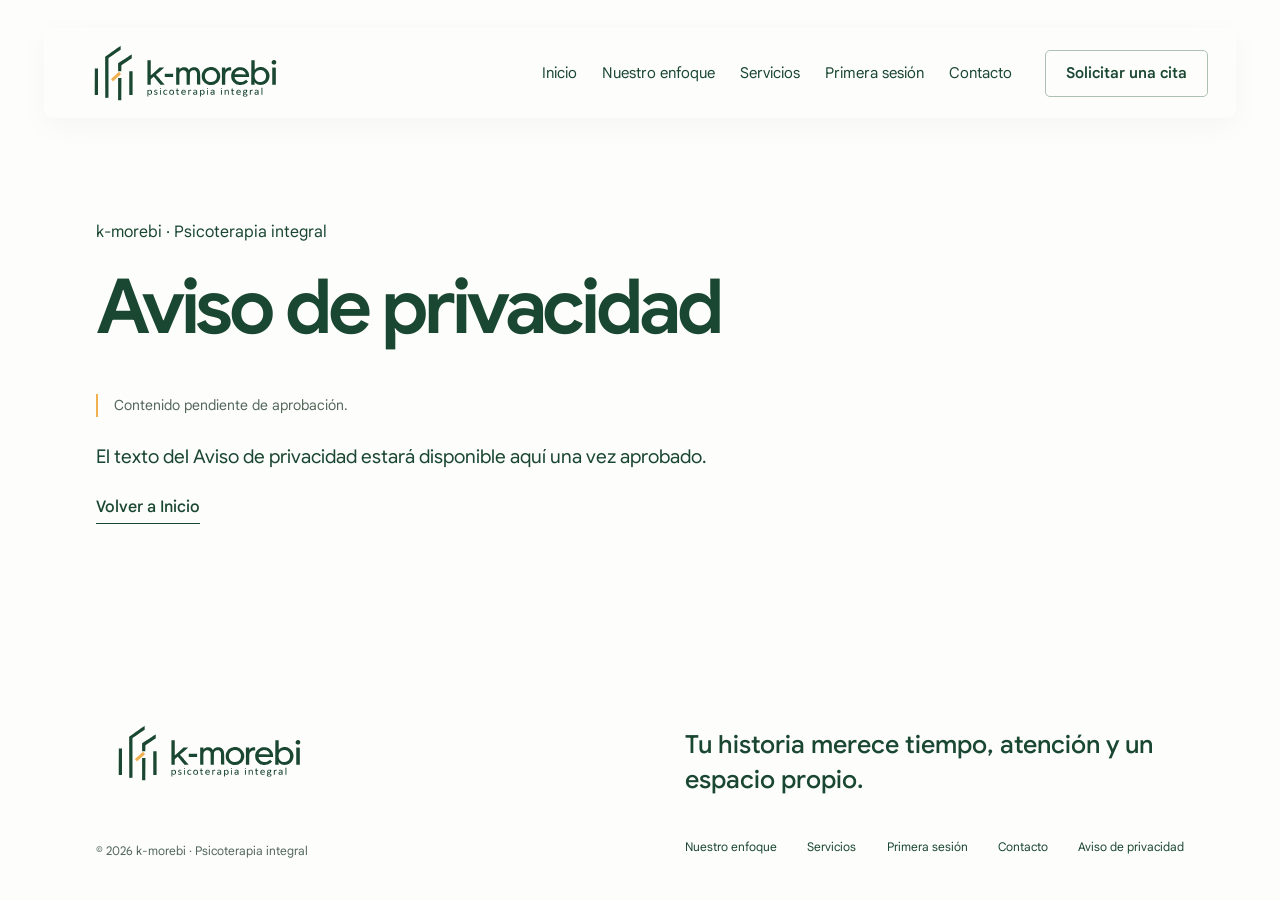
==== docs/aviso-de-privacidad.html @ 611f035b "Agregar copia HTML para GitHub Pages y exportador PHP" ====
<!doctype html>
<html lang="es">
<head>
    <meta charset="utf-8">
    <meta name="viewport" content="width=device-width, initial-scale=1">
    <meta name="theme-color" content="#FDFDFB">
    <title>Aviso de privacidad · k-morebi · Psicoterapia integral</title>
    <meta name="description" content="Información sobre el aviso de privacidad de k-morebi · Psicoterapia integral.">
    <meta name="robots" content="noindex, nofollow">
    <link rel="icon" href="assets/brand/k-morebi-horizontal-sobre-claro.svg" type="image/svg+xml">
    <link rel="preload" href="assets/fonts/GoogleSans-Variable.ttf" as="font" type="font/ttf" crossorigin>
    <link rel="stylesheet" href="assets/vendor/bootstrap/bootstrap.min.css">
    <link rel="stylesheet" href="assets/css/site.css">
</head>
<body class="editorial">
<a class="skip" href="#principal">Ir al contenido</a>
<header class="header d-flex align-items-center justify-content-between">
    <a class="brand" href="index.html" aria-label="k-morebi, inicio"><img src="assets/brand/k-morebi-horizontal-sobre-claro.svg" width="1625" height="554" alt="k-morebi · psicoterapia integral"></a>
    <button class="menu-toggle" aria-label="Abrir menú" aria-expanded="false" aria-controls="navigation" type="button" data-menu-toggle><span></span><span></span></button>
    <nav class="site-nav" id="navigation" aria-label="Navegación principal">
                    <a href="index.html">Inicio</a>
                    <a href="nuestro-enfoque.html">Nuestro enfoque</a>
                    <a href="servicios.html">Servicios</a>
                    <a href="primera-sesion.html">Primera sesión</a>
                    <a href="contacto.html">Contacto</a>
                <a class="button" href="#null">Solicitar una cita</a>
    </nav>
</header>
<main id="principal" class="legal-page wrap" tabindex="-1">
    <p class="eyebrow">k-morebi · Psicoterapia integral</p>
    <h1>Aviso de privacidad</h1>
    <div class="legal-copy">
        <p class="preview-note">Contenido pendiente de aprobación.</p>
        <p>El texto del Aviso de privacidad estará disponible aquí una vez aprobado.</p>
        <a class="link mt-4" href="index.html">Volver a Inicio</a>
    </div>
</main>
<footer class="footer" id="pie">
    <a class="brand" href="index.html" aria-label="k-morebi, inicio"><img src="assets/brand/k-morebi-horizontal-sobre-claro.svg" width="1625" height="554" alt="k-morebi · psicoterapia integral"></a>
    <p class="footer-message">Tu historia merece tiempo, atención y un espacio propio.</p>
    <nav class="footer-links" aria-label="Navegación al pie">
                    <a href="nuestro-enfoque.html">Nuestro enfoque</a>
                    <a href="servicios.html">Servicios</a>
                    <a href="primera-sesion.html">Primera sesión</a>
                    <a href="contacto.html">Contacto</a>
                    <a href="aviso-de-privacidad.html" aria-current="page">Aviso de privacidad</a>
            </nav>
    <p class="copyright">© 2026 k-morebi · Psicoterapia integral</p>
</footer>
<script src="assets/vendor/bootstrap/bootstrap.min.js" defer></script>
<script src="assets/js/site.js" defer></script>
</body>
</html>
---- docs/assets/css/site.css ----
@font-face {
  font-family: "Google Sans";
  src: url("../fonts/GoogleSans-Variable.ttf") format("truetype");
  font-style: normal;
  font-weight: 400 700;
  font-display: swap;
}
:root {
  --paper: #fdfdfb;
  --green: #1a4731;
  --amber: #f0b050;
  --muted: #526759;
  --wash: #f0f3eb;
  --edge: 96px;
}
* {
  box-sizing: border-box;
}
html {
  scroll-behavior: smooth;
  scroll-padding-top: 36px;
}
body {
  margin: 0;
  background: var(--paper);
  color: var(--green);
  font-family: "Google Sans", sans-serif;
  font-weight: 400;
  font-synthesis: none;
  -webkit-font-smoothing: antialiased;
  font-size: 19px;
  line-height: 1.65;
}
p,
h1,
h2,
h3,
figure {
  margin: 0;
}
h1,
h2,
h3 {
  text-wrap: balance;
}
h1 {
  font-size: 76px;
  line-height: 1.06;
  letter-spacing: -0.055em;
  font-weight: 650;
  max-width: 790px;
}
h2 {
  font-size: 55px;
  line-height: 1.1;
  letter-spacing: -0.045em;
  font-weight: 600;
}
h3 {
  font-size: 27px;
  line-height: 1.22;
  letter-spacing: -0.025em;
  font-weight: 550;
}
p + p {
  margin-top: 22px;
}
a {
  color: inherit;
  text-decoration: none;
}
button {
  font: inherit;
  color: inherit;
}
a:focus-visible,
button:focus-visible,
summary:focus-visible {
  outline: 3px solid var(--green);
  outline-offset: 6px;
}
.wrap {
  margin-inline: var(--edge);
}
.button {
  display: inline-flex;
  justify-content: center;
  align-items: center;
  min-height: 55px;
  border: 0;
  border-radius: 7px;
  background: var(--amber);
  color: var(--green);
  font-size: 16px;
  font-weight: 600;
  line-height: 1.4;
  padding: 16px 26px;
  cursor: pointer;
}
.link {
  display: inline-block;
  font-size: 16px;
  font-weight: 500;
  border-bottom: 1px solid currentColor;
  padding-bottom: 4px;
  line-height: 1.45;
}
.actions {
  display: flex;
  align-items: center;
  gap: 29px;
  margin-top: 29px;
}
.photo {
  display: block;
  width: 100%;
  height: 100%;
  object-fit: cover;
}
.brand {
  width: 227px;
  height: 66px;
  display: block;
  position: relative;
  overflow: hidden;
  flex-shrink: 0;
}
.brand img {
  position: absolute;
  max-width: none;
  width: 318px;
  height: auto;
  left: -45px;
  top: -19px;
  mix-blend-mode: multiply;
}
.header {
  position: absolute;
  z-index: 8;
  top: 28px;
  left: 44px;
  right: 44px;
  background: var(--header-bg);
  border-radius: 9px;
  padding: 12px 28px;
  display: flex;
  justify-content: space-between;
  align-items: center;
  gap: 25px;
  box-shadow: 0 8px 30px var(--shadow-soft);
}
.site-nav {
  display: flex;
  align-items: center;
  gap: 25px;
  font-size: 15px;
  line-height: 1.4;
}
.site-nav a[aria-current="page"] {
  text-decoration: underline;
  text-decoration-color: var(--amber);
  text-underline-offset: 10px;
  text-decoration-thickness: 2px;
}
.site-nav .button {
  min-height: 46px;
  font-size: 15px;
  padding: 12px 20px;
  background: none;
  border: 1px solid var(--border);
  border-radius: 5px;
  margin-left: 8px;
}
.menu-toggle {
  display: none;
}
.hero {
  position: relative;
  min-height: 940px;
  padding: 200px var(--edge) 100px;
  isolation: isolate;
  overflow: hidden;
}
.hero-image {
  position: absolute;
  z-index: -2;
  inset: 0 0 0 auto;
  width: 59%;
  mask-image: linear-gradient(90deg, transparent, #000 39%);
}
.hero-image .photo {
  object-position: 68% center;
  opacity: 0.94;
}
.hero:after {
  content: "";
  position: absolute;
  z-index: -1;
  bottom: 0;
  left: 0;
  right: 0;
  height: 100px;
  background: linear-gradient(transparent, var(--paper));
}
.hero .eyebrow {
  font-size: 17px;
  line-height: 1.5;
  margin-bottom: 30px;
}
.hero p.intro {
  max-width: 535px;
  font-size: 19px;
  line-height: 1.7;
  margin-top: 32px;
}
.hero .hero-panel {
  max-width: 810px;
}
.home .hero h1 {
  max-width: 810px;
}
.inside .hero h1 {
  max-width: 770px;
  font-size: 74px;
}
.inside .hero {
  min-height: 900px;
}
.inside .hero-image {
  width: 54%;
}
.inside .hero-image .photo {
  object-position: 75% 52%;
}
.connection {
  display: grid;
  grid-template-columns: 520px 1fr;
  gap: 100px;
  padding-block: 110px;
  align-items: center;
}
.connection figure {
  height: 460px;
  overflow: hidden;
  border-radius: 3px 20px 20px 3px;
}
.connection figure .photo {
  object-position: 69% 46%;
}
.connection h2 {
  max-width: 540px;
}
.connection-copy {
  margin-top: 30px;
}
.connection-copy p {
  font-size: 19px;
  line-height: 1.65;
}
.accompaniment {
  position: relative;
  isolation: isolate;
  overflow: hidden;
  background: var(--green);
  color: var(--paper);
  padding-block: 104px 110px;
}
.accompaniment:before {
  content: "";
  z-index: -1;
  position: absolute;
  inset: 0 0 0 45%;
  background: url("../images/luz-entre-hojas-1280.webp") 70% center/cover;
  opacity: 0.08;
  mask-image: linear-gradient(90deg, transparent, #000);
}
.accompaniment-grid {
  display: grid;
  grid-template-columns: 540px 1fr;
  gap: 125px;
}
.accompaniment h2 {
  max-width: 530px;
}
.accompaniment p {
  font-size: 19px;
  line-height: 1.7;
  color: var(--light-copy);
}
.accompaniment .link {
  margin-top: 31px;
}
.themes {
  background: var(--themes-bg);
  padding: 110px var(--edge) 94px;
}
.themes h2 {
  max-width: 1090px;
  font-size: 54px;
}
.theme-cards {
  display: grid;
  grid-template-columns: repeat(12, minmax(0, 1fr));
  grid-template-rows: 255px 215px;
  gap: 22px;
  margin-top: 52px;
}
.theme-card {
  border-radius: 15px;
  padding: 30px;
  overflow: hidden;
}
.theme-card h3 {
  font-size: 26px;
  font-weight: 550;
}
.theme-card p {
  font-size: 18px;
  line-height: 1.65;
  margin-top: 18px;
}
.theme-card.feature {
  grid-column: 1/6;
  grid-row: 1/3;
  background: var(--paper);
  padding: 0;
  box-shadow: 0 15px 32px var(--shadow-card);
}
.theme-image {
  height: 252px;
}
.theme-image .photo {
  object-position: 71% 44%;
}
.theme-image--conversation {
  overflow: hidden;
}
.theme-image--conversation .photo {
  object-position: right 38%;
  transform: scale(1.45);
  transform-origin: right 38%;
}
.theme-body {
  padding: 28px 31px;
}
.theme-card.feature h3 {
  font-size: 30px;
}
.theme-card.change {
  grid-column: 6/9;
  grid-row: 1;
  background: var(--sage);
  padding: 30px 25px;
}
.theme-card.patterns {
  grid-column: 9/13;
  grid-row: 1;
  background: var(--stone);
}
.theme-card.personal {
  grid-column: 6/13;
  grid-row: 2;
  background: var(--green);
  color: var(--paper);
  padding: 32px 35px;
  position: relative;
  isolation: isolate;
}
.theme-card.personal:before {
  content: "";
  z-index: -1;
  position: absolute;
  inset: 0 0 0 45%;
  background: url("../images/luz-entre-hojas-1280.webp") right center/cover;
  opacity: 0.08;
  mask-image: linear-gradient(90deg, transparent, #000);
}
.theme-card.personal h3 {
  font-size: 29px;
  max-width: 580px;
}
.theme-card.personal p {
  color: var(--light-copy);
  max-width: 560px;
}
.anticipate {
  display: grid;
  grid-template-columns: 1fr 525px;
  gap: 100px;
  align-items: center;
  padding-block: 106px;
}
.anticipate h2 {
  max-width: 590px;
}
.anticipate p {
  margin-top: 30px;
  max-width: 565px;
}
.anticipate .link {
  margin-top: 32px;
}
.anticipate figure {
  height: 470px;
  border-radius: 18px 3px 3px 18px;
  overflow: hidden;
}
.anticipate .photo {
  object-position: center 58%;
}
.closing {
  position: relative;
  isolation: isolate;
  overflow: hidden;
  background: var(--closing-bg);
  padding: 91px var(--edge) 94px;
  display: grid;
  grid-template-columns: 800px 1fr;
  gap: 32px 85px;
}
.closing:before {
  content: "";
  position: absolute;
  z-index: -1;
  inset: 0;
  background: url("../images/pasaje-de-luz-1280.webp") 55% 55% / cover;
  opacity: 0.12;
}
.closing h2 {
  grid-column: 1/-1;
  font-size: 66px;
  max-width: 1030px;
}
.closing p {
  max-width: 550px;
  font-size: 19px;
}
.closing .button {
  justify-self: end;
  align-self: end;
  white-space: nowrap;
}
.footer {
  padding: 45px var(--edge) 30px;
  display: grid;
  grid-template-columns: 1fr 1fr;
  gap: 36px 90px;
}
.footer-message {
  grid-column: 2;
  grid-row: 1;
  font-size: 25px;
  font-weight: 500;
  line-height: 1.4;
  max-width: 510px;
  margin-top: 7px;
}
.footer-links {
  grid-column: 2;
  grid-row: 2;
  display: flex;
  gap: 20px;
  justify-content: space-between;
  font-size: 12px;
  line-height: 1.5;
}
.copyright {
  grid-column: 1;
  grid-row: 2;
  font-size: 12px;
  color: var(--muted);
  align-self: end;
}
.stage {
  display: grid;
  grid-template-columns: 190px 370px 1fr;
  gap: 40px;
  align-items: start;
  padding: 72px var(--edge);
}
.stage-no {
  font-size: 146px;
  line-height: 0.94;
  font-weight: 400;
  letter-spacing: -0.09em;
  font-variation-settings: "GRAD" -50;
  color: var(--number);
  font-variant-numeric: lining-nums;
}
.stage h2 {
  font-size: 43px;
  max-width: 375px;
}
.stage-copy p {
  font-size: 18px;
  line-height: 1.75;
  max-width: 540px;
}
.journey {
  padding-block: 40px;
}
.stage-during {
  background: var(--stage-bg);
}
.prepare {
  background: var(--green);
  color: var(--paper);
  padding-block: 96px;
}
.prepare-grid {
  display: grid;
  grid-template-columns: 490px 1fr;
  gap: 130px;
  align-items: center;
}
.prepare figure {
  height: 490px;
  border-radius: 3px 20px 20px 3px;
  overflow: hidden;
}
.prepare h2 {
  font-size: 56px;
  max-width: 550px;
}
.prepare p {
  margin-top: 28px;
  font-size: 19px;
  line-height: 1.7;
  color: var(--light-copy);
}
.prepare p + p {
  margin-top: 20px;
}
.continuity {
  padding-block: 26px 51px;
}
.continuity .stage {
  padding-top: 78px;
  padding-bottom: 66px;
}
.stage-copy .button {
  margin-top: 30px;
}
.faq {
  padding: 98px var(--edge) 103px;
  background: var(--faq-bg);
  display: grid;
  grid-template-columns: 380px 1fr;
  gap: 110px;
}
.faq h2 {
  font-size: 55px;
  max-width: 350px;
}
.faq-list {
  display: flex;
  flex-direction: column;
  gap: 13px;
}
.faq details {
  background: var(--paper);
  border-radius: 10px;
  padding: 24px 27px;
}
.faq summary {
  font-size: 20px;
  font-weight: 550;
  line-height: 1.4;
  cursor: pointer;
  list-style: none;
  padding-right: 33px;
  position: relative;
}
.faq summary::-webkit-details-marker {
  display: none;
}
.faq summary:after {
  content: "+";
  position: absolute;
  right: 0;
  top: -3px;
  font-size: 27px;
  font-weight: 400;
}
.faq details[open] summary:after {
  content: "−";
}
.faq details p {
  font-size: 17px;
  line-height: 1.75;
  color: var(--muted);
  margin-top: 18px;
}
.faq-list > .button {
  margin-top: 19px;
  align-self: flex-start;
}
.dialog {
  border: 0;
  border-radius: 12px;
  background: var(--paper);
  color: var(--green);
  padding: 38px;
  max-width: 560px;
  width: calc(100% - 40px);
}
.dialog::backdrop {
  background: var(--overlay);
}
.dialog h2 {
  font-size: 36px;
}
.dialog p {
  font-size: 17px;
  margin-top: 22px;
}
.dialog .button {
  margin-top: 28px;
}
.skip {
  position: absolute;
  left: 20px;
  top: -100px;
  z-index: 20;
  background: var(--paper);
  padding: 12px;
}
.skip:focus {
  top: 10px;
}
@media (min-width: 1600px) {
  body {
    max-width: 1600px;
    margin: auto;
    position: relative;
  }
}
@media (max-width: 1200px) and (min-width: 761px) {
  :root {
    --edge: 60px;
  }
  .header {
    left: 30px;
    right: 30px;
    padding-inline: 20px;
  }
  .header .brand {
    width: 190px;
  }
  .header .brand img {
    width: 273px;
    left: -39px;
    top: -13px;
  }
  .site-nav {
    gap: 18px;
    font-size: 13px;
  }
  .site-nav .button {
    display: none;
  }
  .hero h1,
  .inside .hero h1 {
    font-size: 68px;
    max-width: 700px;
  }
  .connection {
    grid-template-columns: 42% 1fr;
    gap: 65px;
  }
  .accompaniment-grid {
    grid-template-columns: 1fr 1fr;
    gap: 65px;
  }
  .anticipate {
    grid-template-columns: 1fr 44%;
    gap: 65px;
  }
  .themes h2 {
    font-size: 49px;
  }
  .stage {
    grid-template-columns: 125px 29% 1fr;
    gap: 27px;
  }
  .stage-no {
    font-size: 118px;
  }
  .stage h2 {
    font-size: 36px;
  }
  .prepare-grid {
    grid-template-columns: 42% 1fr;
    gap: 60px;
  }
  .faq {
    grid-template-columns: 30% 1fr;
    gap: 55px;
  }
  .faq h2 {
    font-size: 43px;
  }
  .closing {
    grid-template-columns: 1fr auto;
    gap: 30px;
  }
  .closing h2 {
    font-size: 58px;
  }
}
@media (max-width: 760px) {
  :root {
    --edge: 26px;
  }
  body {
    font-size: 17px;
    line-height: 1.65;
  }
  h1 {
    font-size: 44px;
    line-height: 1.07;
    letter-spacing: -0.05em;
  }
  h2 {
    font-size: 35px;
    line-height: 1.13;
  }
  h3 {
    font-size: 24px;
  }
  .header {
    top: 16px;
    left: 16px;
    right: 16px;
    padding: 5px 12px;
    gap: 12px;
    border-radius: 9px;
  }
  .brand {
    width: 190px;
    height: 57px;
  }
  .brand img {
    width: 269px;
    left: -38px;
    top: -16px;
  }
  .menu-toggle {
    display: block;
    width: 43px;
    height: 43px;
    padding: 10px;
    border: 0;
    background: none;
    cursor: pointer;
  }
  .menu-toggle span {
    display: block;
    height: 1.5px;
    background: var(--green);
    margin: 7px 0;
  }
  .site-nav {
    display: none;
    position: absolute;
    top: 76px;
    left: 0;
    right: 0;
    background: var(--paper);
    padding: 22px 24px;
    border-radius: 10px;
    box-shadow: 0 10px 30px var(--shadow-menu);
    font-size: 16px;
  }
  .site-nav.open {
    display: flex;
    flex-direction: column;
    align-items: stretch;
    gap: 18px;
  }
  .site-nav .button {
    margin: 6px 0 0;
    background: var(--amber);
    border: 0;
    font-size: 16px;
  }
  .site-nav a[aria-current="page"] {
    text-decoration: none;
  }
  .hero,
  .inside .hero {
    min-height: 0;
    padding: 0;
    display: flex;
    flex-direction: column;
  }
  .hero-image,
  .inside .hero-image {
    position: relative;
    inset: auto;
    width: 100%;
    height: 335px;
    mask-image: none;
    z-index: auto;
    order: 0;
  }
  .hero-image .photo {
    object-position: 69% 48%;
    opacity: 1;
  }
  .hero:after {
    display: none;
  }
  .hero .hero-panel {
    order: 1;
    max-width: none;
    background: var(--paper);
    border-radius: 24px 24px 0 0;
    margin-top: -33px;
    position: relative;
    padding: 31px 26px 0;
  }
  .hero .eyebrow {
    font-size: 13px;
    margin-bottom: 21px;
  }
  .home .hero h1 {
    font-size: 43px;
    max-width: 390px;
  }
  .inside .hero h1 {
    font-size: 43px;
    max-width: 390px;
  }
  .hero p.intro {
    font-size: 17px;
    line-height: 1.65;
    margin-top: 26px;
    max-width: 400px;
  }
  .actions {
    flex-direction: column;
    align-items: stretch;
    gap: 21px;
    margin-top: 29px;
  }
  .actions .link {
    align-self: flex-start;
  }
  .button {
    min-height: 55px;
    font-size: 16px;
  }
  .link {
    font-size: 15px;
  }
  .inside .hero-image .photo {
    object-position: 70% 55%;
  }
  .inside .hero .hero-panel {
    padding-top: 35px;
  }
  .connection {
    display: flex;
    flex-direction: column;
    gap: 32px;
    padding-block: 72px 66px;
    align-items: stretch;
  }
  .connection figure {
    height: 300px;
    width: calc(100% - 30px);
    order: 1;
    border-radius: 0 18px 18px 0;
    margin-left: -26px;
  }
  .connection-content {
    order: 0;
  }
  .connection h2 {
    font-size: 35px;
    max-width: 350px;
  }
  .connection-copy {
    margin-top: 26px;
  }
  .connection-copy p {
    font-size: 16px;
    line-height: 1.7;
  }
  .accompaniment {
    padding-block: 63px 66px;
    border-radius: 21px 21px 0 0;
  }
  .accompaniment:before {
    inset: 0;
    mask-image: none;
    opacity: 0.06;
  }
  .accompaniment-grid {
    display: block;
  }
  .accompaniment h2 {
    font-size: 35px;
    max-width: 370px;
  }
  .accompaniment-copy {
    margin-top: 28px;
  }
  .accompaniment p {
    font-size: 16px;
    line-height: 1.7;
  }
  .accompaniment .link {
    margin-top: 29px;
  }
  .themes {
    padding: 66px 20px 65px;
  }
  .themes h2 {
    font-size: 34px;
    max-width: 390px;
    margin-inline: 6px;
  }
  .theme-cards {
    grid-template-columns: repeat(2, minmax(0, 1fr));
    grid-template-rows: auto;
    gap: 14px;
    margin-top: 32px;
  }
  .theme-card {
    padding: 24px 21px;
    border-radius: 15px;
  }
  .theme-card h3 {
    font-size: 22px;
  }
  .theme-card p {
    font-size: 15px;
    line-height: 1.7;
    margin-top: 15px;
  }
  .theme-card.feature {
    grid-column: 1/-1;
    grid-row: auto;
  }
  .theme-image {
    height: 165px;
  }
  .theme-body {
    padding: 26px;
  }
  .theme-card.feature h3 {
    font-size: 25px;
  }
  .theme-card.feature p {
    font-size: 16px;
    margin-top: 17px;
  }
  .theme-card.change {
    grid-column: 1;
    grid-row: auto;
    padding: 24px 21px;
  }
  .theme-card.patterns {
    grid-column: 2;
    grid-row: auto;
    padding: 24px 21px;
  }
  .theme-card.personal {
    grid-column: 1/-1;
    grid-row: auto;
    padding: 28px 26px;
  }
  .theme-card.personal h3 {
    font-size: 25px;
  }
  .theme-card.personal p {
    font-size: 16px;
    max-width: 345px;
  }
  .anticipate {
    display: flex;
    flex-direction: column;
    gap: 32px;
    padding-block: 66px;
    align-items: stretch;
  }
  .anticipate h2 {
    font-size: 35px;
    max-width: 370px;
  }
  .anticipate p {
    font-size: 16px;
    line-height: 1.7;
    margin-top: 26px;
  }
  .anticipate .link {
    margin-top: 29px;
  }
  .anticipate figure {
    height: 280px;
    width: 100%;
    border-radius: 15px;
    overflow: hidden;
  }
  .closing {
    display: block;
    padding: 58px 26px 62px;
  }
  .closing h2 {
    font-size: 38px;
    max-width: 385px;
  }
  .closing p {
    margin-top: 26px;
    font-size: 16px;
    line-height: 1.7;
  }
  .closing .button {
    display: flex;
    margin-top: 30px;
    width: 100%;
  }
  .footer {
    padding: 32px 26px 28px;
    display: block;
  }
  .footer-message {
    font-size: 19px;
    font-weight: 500;
    line-height: 1.45;
    margin-top: 22px;
    max-width: 335px;
  }
  .footer-links {
    display: grid;
    grid-template-columns: 1fr 1fr;
    gap: 17px 24px;
    margin-top: 28px;
    font-size: 13px;
  }
  .copyright {
    font-size: 11px;
    margin-top: 33px;
  }
  .journey {
    padding-block: 47px 15px;
  }
  .stage {
    display: grid;
    grid-template-columns: 88px 1fr;
    gap: 16px;
    padding: 34px 26px 40px;
  }
  .stage-no {
    font-size: 90px;
    line-height: 0.96;
    grid-column: 1;
    grid-row: 1/3;
  }
  .stage h2 {
    font-size: 29px;
    grid-column: 2;
    grid-row: 1;
    max-width: none;
  }
  .stage-copy {
    grid-column: 2;
    grid-row: 2;
  }
  .stage-copy p {
    font-size: 15px;
    line-height: 1.75;
  }
  .stage-copy p + p {
    margin-top: 18px;
  }
  .stage-during {
    padding-top: 39px;
    padding-bottom: 41px;
  }
  .prepare {
    padding-block: 60px 62px;
  }
  .prepare-grid {
    display: flex;
    flex-direction: column;
    gap: 32px;
    align-items: stretch;
  }
  .prepare h2 {
    font-size: 35px;
    max-width: 370px;
  }
  .prepare p {
    font-size: 16px;
    line-height: 1.7;
    margin-top: 25px;
  }
  .prepare p + p {
    margin-top: 20px;
  }
  .prepare figure {
    height: 285px;
    border-radius: 0 18px 18px 0;
    width: calc(100% - 20px);
    margin-left: -26px;
  }
  .prepare .prepare-content {
    order: 0;
  }
  .prepare figure {
    order: 1;
  }
  .continuity {
    padding-block: 17px 29px;
  }
  .continuity .stage {
    padding-top: 43px;
    padding-bottom: 32px;
  }
  .stage-copy .button {
    font-size: 15px;
    padding: 15px 16px;
    margin-top: 27px;
    min-height: 53px;
    width: 100%;
  }
  .faq {
    padding: 59px 20px 62px;
    display: block;
  }
  .faq h2 {
    font-size: 35px;
    max-width: 350px;
    margin-inline: 6px;
  }
  .faq-list {
    margin-top: 30px;
    gap: 13px;
  }
  .faq details {
    padding: 23px 23px;
    border-radius: 12px;
  }
  .faq summary {
    font-size: 18px;
    font-weight: 550;
    line-height: 1.4;
    padding-right: 28px;
  }
  .faq summary:after {
    font-size: 25px;
    top: -2px;
  }
  .faq details p {
    font-size: 15px;
    line-height: 1.75;
    margin-top: 17px;
  }
  .faq-list > .button {
    align-self: stretch;
    margin-top: 17px;
  }
  .dialog {
    padding: 28px;
  }
  .dialog h2 {
    font-size: 30px;
  }
  .dialog p {
    font-size: 16px;
  }
}
@media (max-width: 369px) {
  :root {
    --edge: 22px;
  }
  .hero .hero-panel {
    padding-inline: 22px;
  }
  .home .hero h1,
  .inside .hero h1 {
    font-size: 39px;
  }
  .theme-card {
    padding: 22px 18px;
  }
  .theme-card.change,
  .theme-card.patterns {
    padding: 23px 18px;
  }
  .theme-card h3 {
    font-size: 20px;
  }
  .theme-card p {
    font-size: 14px;
  }
  .stage {
    padding-inline: 22px;
    grid-template-columns: 74px 1fr;
    gap: 13px;
  }
  .stage-no {
    font-size: 78px;
  }
  .stage h2 {
    font-size: 26px;
  }
  .header .brand {
    width: 175px;
  }
  .site-nav {
    font-size: 15px;
  }
}
@media (min-width: 1201px) {
  .home .hero h1 {
    font-size: 68px;
    max-width: 760px;
  }
  .home .hero h1 span {
    display: block;
    white-space: nowrap;
  }
  .home .hero-image {
    mask-image: linear-gradient(90deg, transparent, #000 55%);
  }
}
@media (prefers-reduced-motion: reduce) {
  html {
    scroll-behavior: auto;
  }
}

/* Shared tokens and extensions to the approved Propuesta 02. */
:root {
  --themes-bg: #f5f7f1;
  --sage: #e6eddf;
  --stone: #edede3;
  --light-copy: #e4ece2;
  --closing-bg: #ecf1e6;
  --stage-bg: #f4f6f0;
  --faq-bg: #f3f6ef;
  --number: #7a9679;
  --border: #aec0b1;
  --header-bg: #fdfdfbf5;
  --shadow-soft: #1a473109;
  --shadow-card: #1a473107;
  --shadow-menu: #1a473121;
  --overlay: #1a473166;
  --charcoal: #202522;
  --font-ui: "Google Sans", sans-serif;
  --radius: 15px;
  --ease-serene: cubic-bezier(0.22, 1, 0.36, 1);
  --bs-body-font-family: var(--font-ui);
  --bs-body-color: var(--green);
  --bs-body-bg: var(--paper);
  --bs-border-color: var(--border);
  --bs-primary: var(--green);
}
body {
  font-family: var(--font-ui);
}
.brand {
  overflow: visible;
}
.brand img,
.header .brand img {
  position: static;
  display: block;
  width: 100%;
  height: 100%;
  object-fit: contain;
  mix-blend-mode: normal;
}
.site-nav a:not(.button),
.footer-links a {
  transition: color 0.25s ease;
}
.site-nav a:not(.button):hover,
.footer-links a:hover {
  text-decoration: underline;
  text-underline-offset: 5px;
}
.button {
  transition:
    transform 0.35s var(--ease-serene),
    box-shadow 0.35s ease,
    background-color 0.25s ease;
}
.button:hover {
  color: var(--green);
  transform: translateY(-2px);
  box-shadow: 0 7px 16px var(--shadow-menu);
}
.button[aria-disabled="true"] {
  cursor: default;
}
.button[aria-disabled="true"]:hover {
  transform: none;
  box-shadow: none;
}
.link {
  transition: padding 0.3s var(--ease-serene);
}
.link:hover {
  padding-inline: 4px;
}
:focus-visible {
  outline: 3px solid var(--green);
  outline-offset: 5px;
}
.green-section :focus-visible,
.accompaniment :focus-visible,
.prepare :focus-visible {
  outline-color: var(--amber);
}
.button:focus-visible {
  outline-color: var(--green);
}
.inline-link {
  text-decoration: underline;
  text-underline-offset: 3px;
}
.eyebrow {
  font-size: 16px;
  line-height: 1.5;
  margin-bottom: 24px;
}
.editorial .hero {
  min-height: 820px;
}
.editorial .hero h1 {
  font-size: 72px;
  max-width: 790px;
}
.editorial .hero .intro {
  max-width: 535px;
  margin-top: 32px;
}
.editorial .hero-image {
  width: 56%;
  mask-image: linear-gradient(90deg, transparent, #000 60%);
}
.editorial-section {
  padding-block: 110px;
}
.editorial-photo {
  height: 540px;
  border-radius: 3px 20px 20px 3px;
  overflow: hidden;
}
.reading p {
  max-width: 680px;
}
.reading h2 + p {
  margin-top: 30px;
}
.reading h3 + p {
  margin-top: 22px;
}
.green-section {
  padding-block: 100px;
  background: var(--green);
  color: var(--paper);
  position: relative;
  isolation: isolate;
  overflow: hidden;
}
.green-section p {
  color: var(--light-copy);
}
.green-section:before {
  content: "";
  position: absolute;
  inset: 0;
  z-index: -1;
  background: url("../images/luz-entre-hojas-1280.webp") right center/cover;
  opacity: 0.06;
}
.wrap.row {
  margin-inline: var(--edge);
  --bs-gutter-x: 0;
  column-gap: 6%;
}
.wrap.row > .col-md-5 {
  width: 36%;
}
.wrap.row > .col-md-7 {
  width: 58%;
}
.wrap.row > .col-lg-5 {
  width: 36%;
}
.wrap.row > .col-lg-7 {
  width: 58%;
}
.name-story,
.practical-section {
  padding-block: 100px;
  background: var(--wash);
}
.name-story .eyebrow {
  margin-bottom: 25px;
}
.service-card {
  background: var(--wash);
  border-radius: var(--radius);
  padding: 42px;
}
.consultation-themes .col-md-6:nth-child(2) .service-card {
  background: var(--stone);
}
.consultation-themes .col-md-6:nth-child(3) .service-card {
  background: var(--sage);
}
.service-card h2 {
  font-size: 39px;
  margin-block: 22px 26px;
}
.service-card p {
  font-size: 18px;
  line-height: 1.75;
}
.small-number {
  font-size: 54px;
  line-height: 1;
  letter-spacing: -0.06em;
  color: var(--green);
}
.practice-details {
  margin: 0 0 32px;
}
.practice-details > div {
  display: grid;
  grid-template-columns: 1fr 1fr;
  gap: 28px;
  border-bottom: 1px solid var(--border);
  padding-block: 19px;
}
.practice-details > div:first-child {
  padding-top: 0;
}
.practice-details dt {
  font-weight: 500;
}
.practice-details dd {
  margin: 0;
}
.contact-channel {
  padding-block: 30px;
  border-bottom: 1px solid var(--border);
}
.contact-channel h3 {
  margin-bottom: 16px;
}
.contact-note {
  font-size: 15px;
  color: var(--muted);
  margin-top: 26px;
  max-width: 370px;
}
.contact-form-panel {
  background: var(--wash);
  padding: 40px;
  border-radius: var(--radius);
}
.contact-form-panel h2 {
  font-size: 39px;
}
.form-intro {
  font-size: 17px;
  margin-top: 25px;
}
.preview-note {
  font-size: 14px;
  color: var(--muted);
  border-left: 2px solid var(--amber);
  padding-left: 16px;
  margin-block: 24px;
}
.form-label {
  font-size: 16px;
  font-weight: 500;
}
.form-control,
.form-select {
  --bs-border-radius: 7px;
  --bs-body-bg: var(--paper);
  min-height: 54px;
  border-color: var(--border);
  color: var(--green);
  font-size: 16px;
  padding: 13px 15px;
}
.form-control:focus,
.form-select:focus {
  border-color: var(--green);
  box-shadow: none;
  outline: 2px solid var(--green);
  outline-offset: 3px;
}
.form-control::placeholder {
  color: var(--muted);
  opacity: 1;
}
.form-text {
  font-size: 14px;
  line-height: 1.6;
  color: var(--muted);
  margin-top: 9px;
}
.next-steps {
  margin-bottom: 0;
}
.next-steps p {
  margin-top: 25px;
  max-width: 330px;
}
.legal-page {
  padding-block: 220px 150px;
  min-height: 75vh;
}
.legal-page h1 {
  font-size: 76px;
}
.legal-copy {
  max-width: 700px;
  margin-top: 45px;
}
.footer-links a {
  padding-block: 5px;
}
[data-reveal] {
  transition:
    opacity 0.85s var(--ease-serene),
    transform 0.85s var(--ease-serene);
}
.reveal-pending {
  opacity: 0.65;
  transform: translateY(16px);
}
@keyframes arrive {
  from {
    opacity: 0.3;
    transform: translateY(150px);
  }
  to {
    opacity: 1;
    transform: translateY(0);
  }
}
@keyframes photograph {
  from {
    opacity: 0.2;
    clip-path: inset(0 0 13% 0);
  }
  to {
    opacity: 1;
    clip-path: inset(0);
  }
}
@media (prefers-reduced-motion: no-preference) {
  .hero .eyebrow {
    animation: arrive 0.75s var(--ease-serene) both;
  }
  .hero h1 {
    animation: arrive 1s 0.08s var(--ease-serene) both;
  }
  .hero .intro {
    animation: arrive 1s 0.16s var(--ease-serene) both;
  }
  .hero .actions {
    animation: arrive 1s 0.24s var(--ease-serene) both;
  }
  .hero-image {
    animation: photograph 1.3s var(--ease-serene) both;
  }
}
@media (min-width: 761px) and (max-width: 1200px) {
  .editorial .hero h1 {
    font-size: 64px;
  }
  .editorial .hero {
    min-height: 820px;
  }
  .editorial-photo {
    height: 460px;
  }
  .editorial-section {
    padding-block: 80px;
  }
  .footer {
    gap: 36px 40px;
  }
  .footer-links {
    gap: 15px;
    flex-wrap: wrap;
  }
}
@media (min-width: 761px) and (max-width: 900px) {
  .header {
    gap: 12px;
    padding-inline: 16px;
  }
  .header .brand {
    width: 160px;
  }
  .site-nav {
    gap: 12px;
    font-size: 12px;
  }
  .theme-cards {
    grid-template-rows: auto auto;
  }
  .theme-card.change,
  .theme-card.patterns {
    padding: 24px 18px;
  }
  .theme-card h3 {
    font-size: 23px;
  }
  .theme-card p {
    font-size: 16px;
  }
  .theme-card.feature {
    display: flex;
    flex-direction: column;
  }
  .theme-image {
    height: 250px;
  }
  .stage {
    grid-template-columns: 95px 28% 1fr;
    gap: 20px;
    padding-inline: 40px;
  }
  .stage-no {
    font-size: 92px;
  }
  .stage h2 {
    font-size: 30px;
  }
  .stage-copy p {
    font-size: 17px;
  }
  .faq {
    grid-template-columns: 28% 1fr;
    gap: 35px;
  }
  .faq h2 {
    font-size: 37px;
  }
}
@media (max-width: 991px) {
  .contact-form-panel {
    padding: 30px;
  }
}
@media (max-width: 760px) {
  .header .brand {
    width: 190px;
  }
  .site-nav a {
    min-height: 30px;
    display: flex;
    align-items: center;
  }
  .site-nav a[aria-current="page"] {
    text-decoration: underline;
    text-decoration-color: var(--amber);
    text-underline-offset: 7px;
  }
  body:not(.menu-ready) .menu-toggle {
    display: none;
  }
  body:not(.menu-ready) .header {
    position: relative;
    inset: auto;
    margin: 16px;
    display: block !important;
  }
  body:not(.menu-ready) .site-nav {
    display: flex;
    position: static;
    flex-direction: column;
    box-shadow: none;
    padding: 16px 0;
  }
  .editorial .hero {
    min-height: 0;
  }
  .editorial .hero h1 {
    font-size: 43px;
  }
  .editorial .hero .intro {
    font-size: 17px;
    line-height: 1.65;
    margin-top: 26px;
  }
  .editorial .hero-image {
    width: 100%;
    mask-image: none;
  }
  .editorial-section {
    padding-block: 65px;
  }
  .editorial-photo {
    height: 320px;
  }
  .wrap.row {
    column-gap: 0;
  }
  .wrap.row > .col-md-5,
  .wrap.row > .col-md-7,
  .wrap.row > .col-lg-5,
  .wrap.row > .col-lg-7 {
    width: 100%;
  }
  .green-section,
  .name-story,
  .practical-section {
    padding-block: 65px;
  }
  .service-card {
    padding: 29px;
  }
  .service-card h2 {
    font-size: 30px;
  }
  .service-card p {
    font-size: 16px;
  }
  .small-number {
    font-size: 44px;
  }
  .practice-details > div {
    grid-template-columns: 1fr;
    gap: 8px;
  }
  .contact-form-panel {
    padding: 26px 22px;
  }
  .contact-form-panel h2 {
    font-size: 30px;
  }
  .contact-note {
    max-width: none;
  }
  .form-intro {
    font-size: 16px;
  }
  .next-steps p {
    margin-top: 17px;
    max-width: none;
  }
  .next-steps li + li {
    margin-top: 36px;
  }
  .legal-page {
    padding-block: 150px 85px;
  }
  .legal-page h1 {
    font-size: 44px;
  }
  .legal-copy {
    margin-top: 32px;
  }
  .reveal-pending {
    opacity: 0.8;
    transform: translateY(8px);
  }
  .footer-links a {
    min-height: 30px;
    display: flex;
    align-items: center;
  }
}
@media (prefers-reduced-motion: reduce) {
  *,
  *::before,
  *::after {
    animation: none !important;
    transition: none !important;
    scroll-behavior: auto !important;
  }
  [data-reveal] {
    opacity: 1;
    transform: none;
  }
}

/* Long Spanish words must remain within the editorial columns. */
.editorial h1,
.editorial h2 {
  overflow-wrap: anywhere;
}
@media (min-width: 761px) and (max-width: 1100px) {
  .editorial h2 {
    font-size: 40px;
  }
  .service-card h2 {
    font-size: 34px;
  }
}
.editorial-section > .row {
  --bs-gutter-x: min(3rem, calc(var(--edge) * 2));
}
/* Intermediate widths keep type comfortable and the hero copy on a light field. */
@media (min-width: 761px) and (max-width: 900px) {
  .connection h2,
  .accompaniment h2,
  .anticipate h2 {
    font-size: 40px;
  }
  .connection-copy p,
  .accompaniment p,
  .anticipate p {
    font-size: 17px;
  }
}
@media (min-width: 761px) and (max-width: 900px) {
  .home .hero-image .photo,
  .inside .hero-image .photo,
  .editorial .hero-image .photo {
    opacity: 0.32;
  }
}

@media (min-width: 901px) and (max-width: 1200px) {
  .home .hero-image .photo,
  .inside .hero-image .photo,
  .editorial .hero-image .photo {
    opacity: 0.45;
  }
}
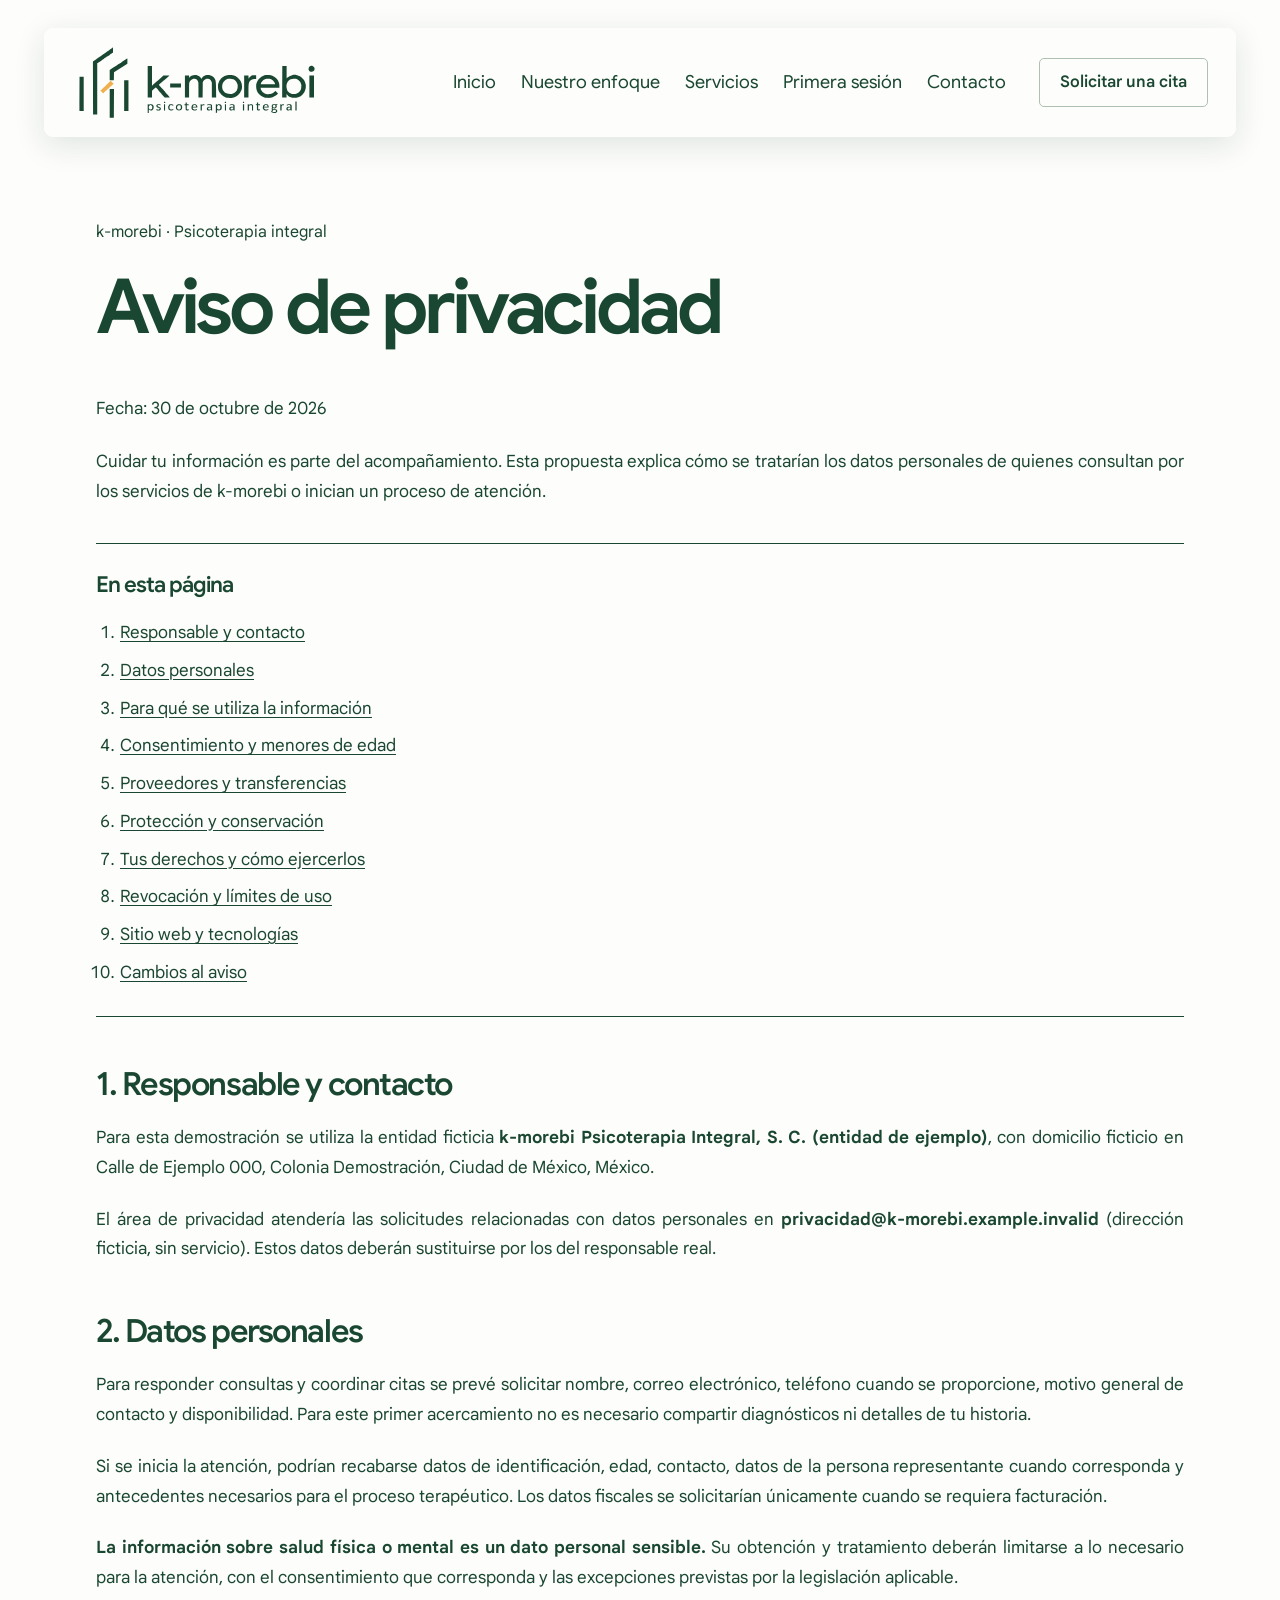
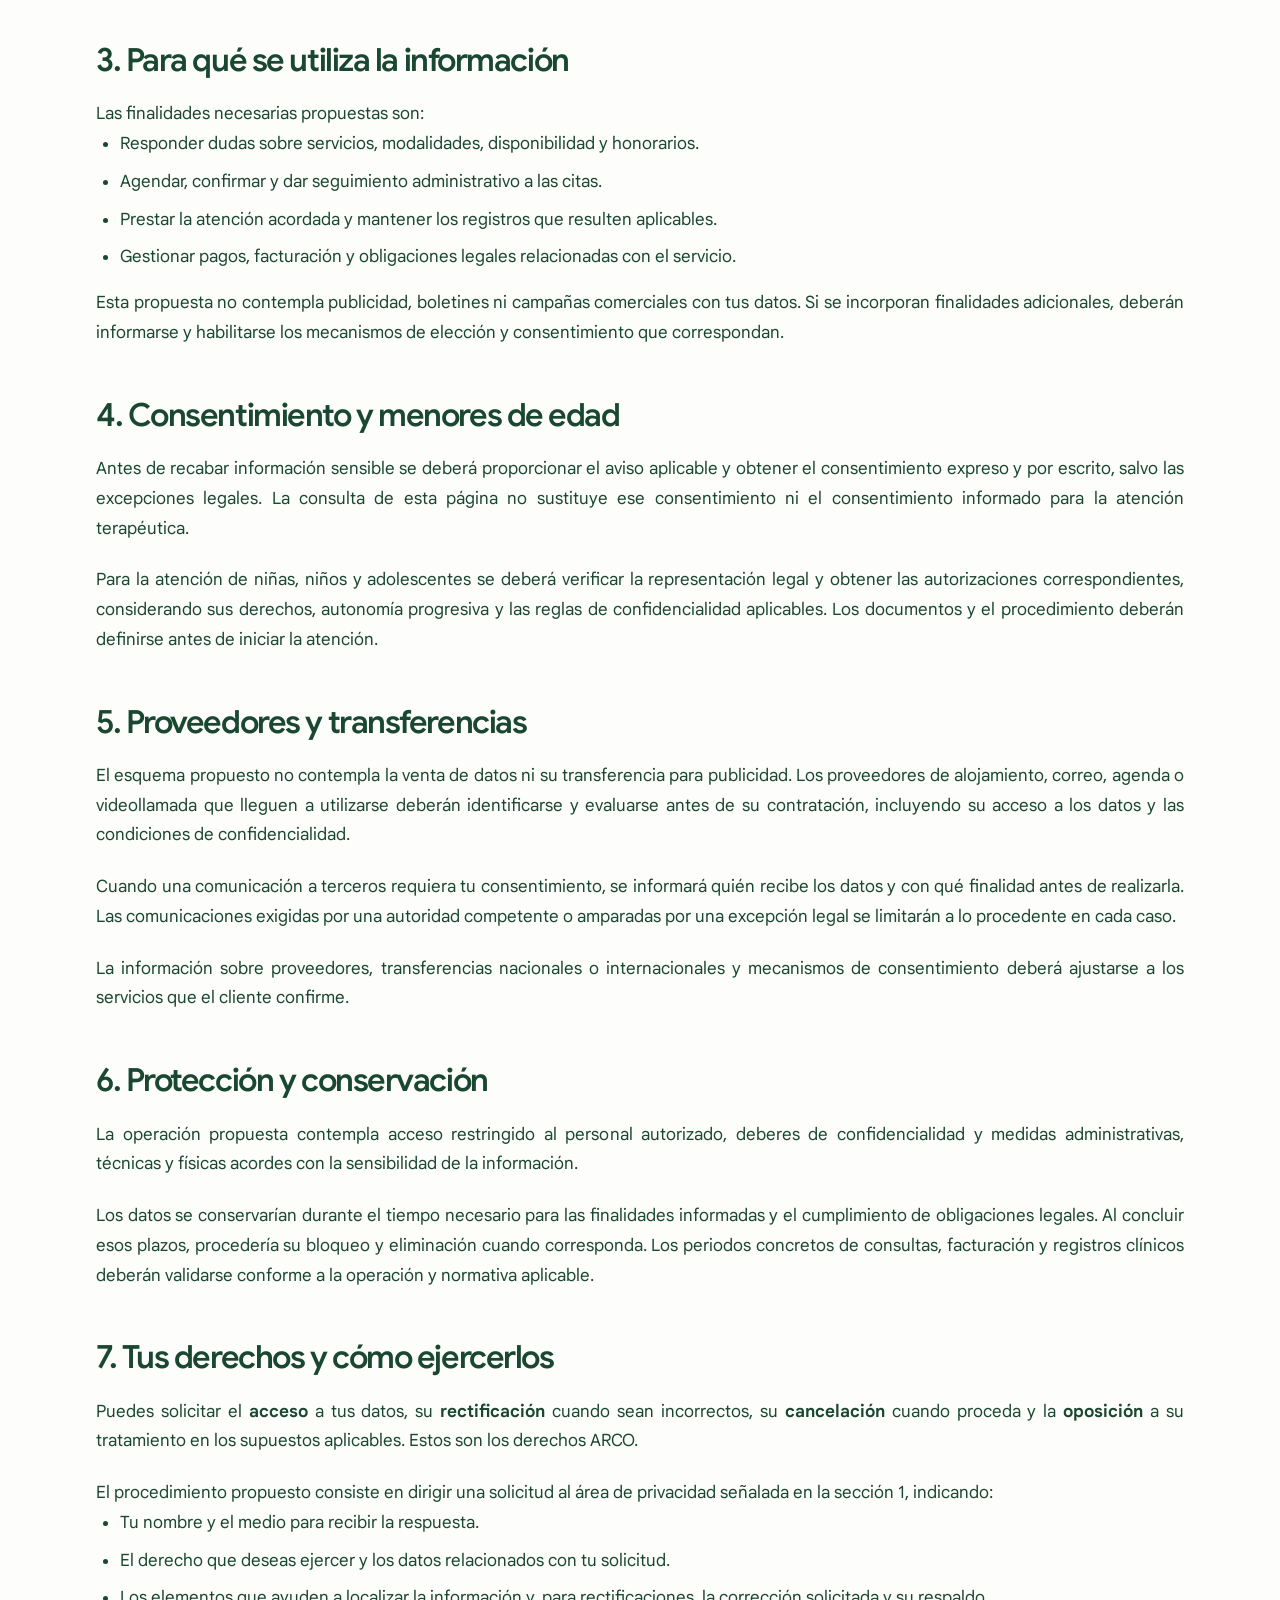
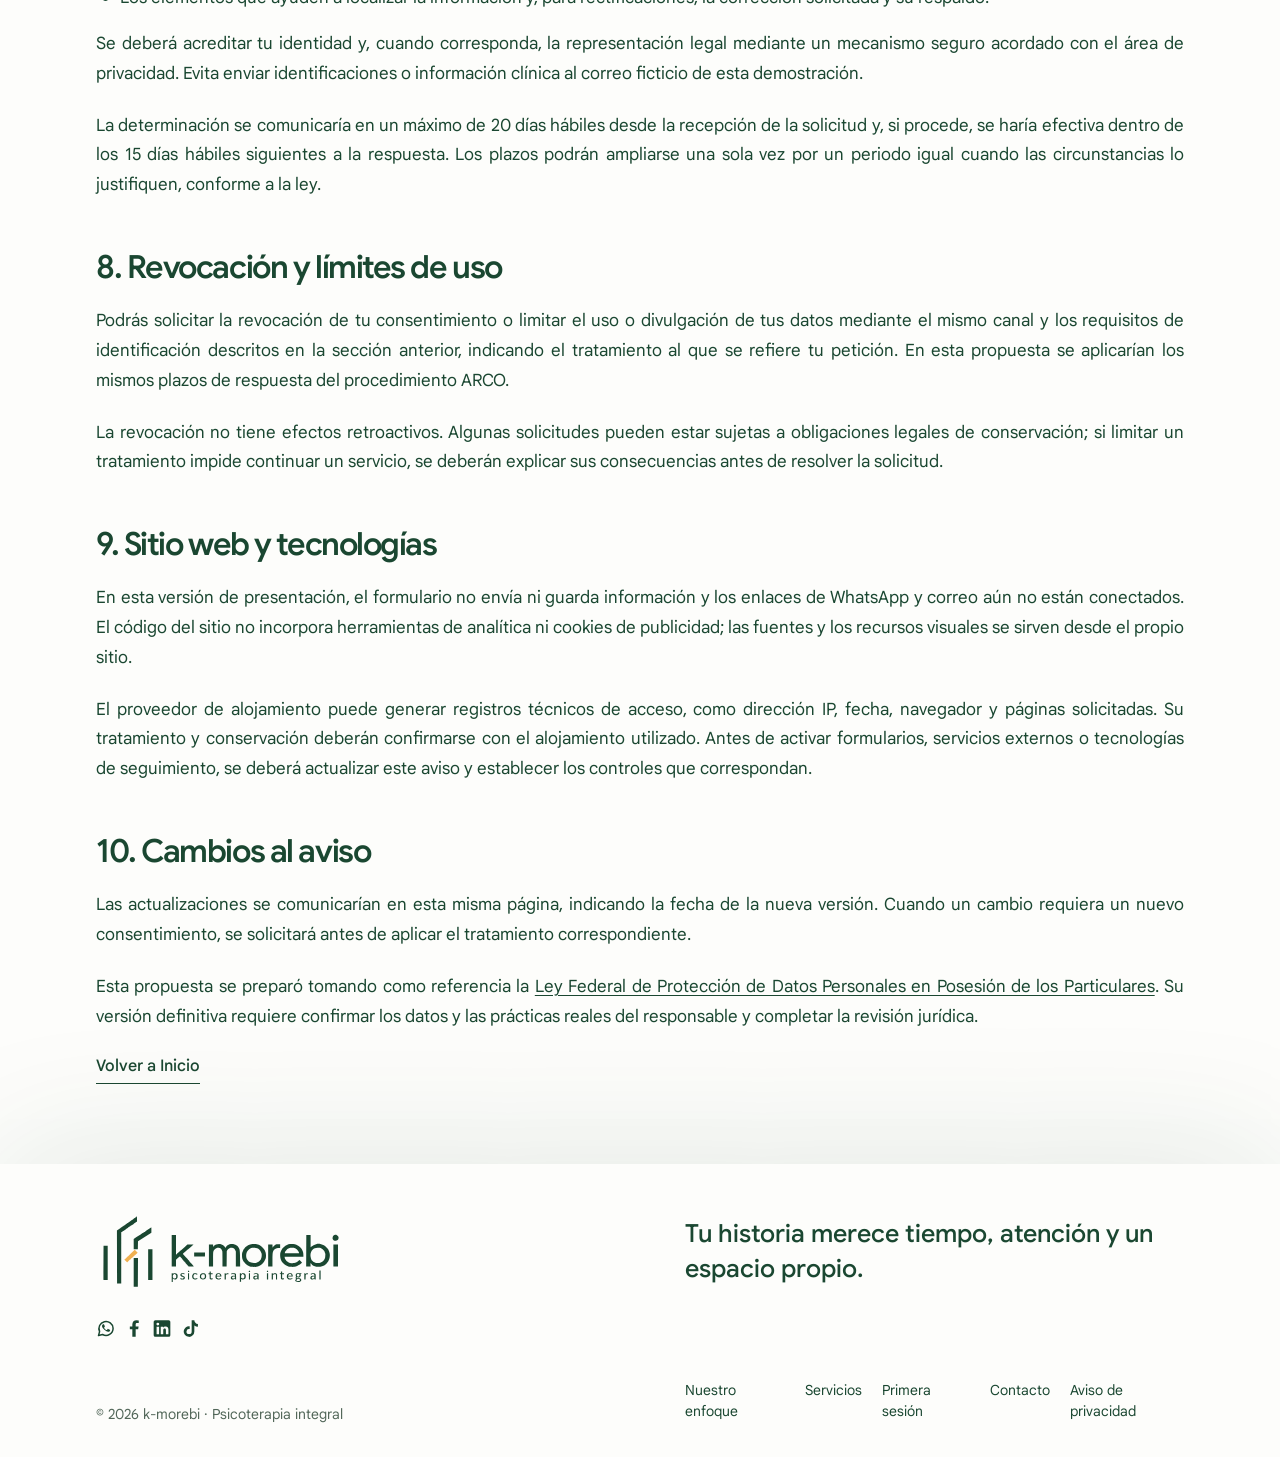
==== commit df8e1830: "Actualizar estilos, footer social y copia HTML para FTP" ====
--- a/docs/aviso-de-privacidad.html
+++ b/docs/aviso-de-privacidad.html
@@ -30,14 +30,122 @@
     <p class="eyebrow">k-morebi · Psicoterapia integral</p>
     <h1>Aviso de privacidad</h1>
     <div class="legal-copy">
-        <p class="preview-note">Contenido pendiente de aprobación.</p>
-        <p>El texto del Aviso de privacidad estará disponible aquí una vez aprobado.</p>
+        
+        <p class="legal-date">Fecha: <time datetime="2026-10-30">30 de octubre de 2026</time></p>
+        <p>Cuidar tu información es parte del acompañamiento. Esta propuesta explica cómo se tratarían los datos personales de quienes consultan por los servicios de k-morebi o inician un proceso de atención.</p>
+
+        <nav class="legal-index" aria-label="Contenido del aviso">
+            <h2>En esta página</h2>
+            <ol>
+                <li><a class="inline-link" href="#responsable">Responsable y contacto</a></li>
+                <li><a class="inline-link" href="#datos">Datos personales</a></li>
+                <li><a class="inline-link" href="#finalidades">Para qué se utiliza la información</a></li>
+                <li><a class="inline-link" href="#consentimiento">Consentimiento y menores de edad</a></li>
+                <li><a class="inline-link" href="#transferencias">Proveedores y transferencias</a></li>
+                <li><a class="inline-link" href="#conservacion">Protección y conservación</a></li>
+                <li><a class="inline-link" href="#derechos">Tus derechos y cómo ejercerlos</a></li>
+                <li><a class="inline-link" href="#revocacion">Revocación y límites de uso</a></li>
+                <li><a class="inline-link" href="#tecnologias">Sitio web y tecnologías</a></li>
+                <li><a class="inline-link" href="#cambios">Cambios al aviso</a></li>
+            </ol>
+        </nav>
+
+        <section id="responsable" aria-labelledby="responsable-title">
+            <h2 id="responsable-title">1. Responsable y contacto</h2>
+            <p>Para esta demostración se utiliza la entidad ficticia <strong>k-morebi Psicoterapia Integral, S. C. (entidad de ejemplo)</strong>, con domicilio ficticio en Calle de Ejemplo 000, Colonia Demostración, Ciudad de México, México.</p>
+            <p>El área de privacidad atendería las solicitudes relacionadas con datos personales en <strong>privacidad@k-morebi.example.invalid</strong> (dirección ficticia, sin servicio). Estos datos deberán sustituirse por los del responsable real.</p>
+        </section>
+
+        <section id="datos" aria-labelledby="datos-title">
+            <h2 id="datos-title">2. Datos personales</h2>
+            <p>Para responder consultas y coordinar citas se prevé solicitar nombre, correo electrónico, teléfono cuando se proporcione, motivo general de contacto y disponibilidad. Para este primer acercamiento no es necesario compartir diagnósticos ni detalles de tu historia.</p>
+            <p>Si se inicia la atención, podrían recabarse datos de identificación, edad, contacto, datos de la persona representante cuando corresponda y antecedentes necesarios para el proceso terapéutico. Los datos fiscales se solicitarían únicamente cuando se requiera facturación.</p>
+            <p><strong>La información sobre salud física o mental es un dato personal sensible.</strong> Su obtención y tratamiento deberán limitarse a lo necesario para la atención, con el consentimiento que corresponda y las excepciones previstas por la legislación aplicable.</p>
+        </section>
+
+        <section id="finalidades" aria-labelledby="finalidades-title">
+            <h2 id="finalidades-title">3. Para qué se utiliza la información</h2>
+            <p>Las finalidades necesarias propuestas son:</p>
+            <ul>
+                <li>Responder dudas sobre servicios, modalidades, disponibilidad y honorarios.</li>
+                <li>Agendar, confirmar y dar seguimiento administrativo a las citas.</li>
+                <li>Prestar la atención acordada y mantener los registros que resulten aplicables.</li>
+                <li>Gestionar pagos, facturación y obligaciones legales relacionadas con el servicio.</li>
+            </ul>
+            <p>Esta propuesta no contempla publicidad, boletines ni campañas comerciales con tus datos. Si se incorporan finalidades adicionales, deberán informarse y habilitarse los mecanismos de elección y consentimiento que correspondan.</p>
+        </section>
+
+        <section id="consentimiento" aria-labelledby="consentimiento-title">
+            <h2 id="consentimiento-title">4. Consentimiento y menores de edad</h2>
+            <p>Antes de recabar información sensible se deberá proporcionar el aviso aplicable y obtener el consentimiento expreso y por escrito, salvo las excepciones legales. La consulta de esta página no sustituye ese consentimiento ni el consentimiento informado para la atención terapéutica.</p>
+            <p>Para la atención de niñas, niños y adolescentes se deberá verificar la representación legal y obtener las autorizaciones correspondientes, considerando sus derechos, autonomía progresiva y las reglas de confidencialidad aplicables. Los documentos y el procedimiento deberán definirse antes de iniciar la atención.</p>
+        </section>
+
+        <section id="transferencias" aria-labelledby="transferencias-title">
+            <h2 id="transferencias-title">5. Proveedores y transferencias</h2>
+            <p>El esquema propuesto no contempla la venta de datos ni su transferencia para publicidad. Los proveedores de alojamiento, correo, agenda o videollamada que lleguen a utilizarse deberán identificarse y evaluarse antes de su contratación, incluyendo su acceso a los datos y las condiciones de confidencialidad.</p>
+            <p>Cuando una comunicación a terceros requiera tu consentimiento, se informará quién recibe los datos y con qué finalidad antes de realizarla. Las comunicaciones exigidas por una autoridad competente o amparadas por una excepción legal se limitarán a lo procedente en cada caso.</p>
+            <p>La información sobre proveedores, transferencias nacionales o internacionales y mecanismos de consentimiento deberá ajustarse a los servicios que el cliente confirme.</p>
+        </section>
+
+        <section id="conservacion" aria-labelledby="conservacion-title">
+            <h2 id="conservacion-title">6. Protección y conservación</h2>
+            <p>La operación propuesta contempla acceso restringido al personal autorizado, deberes de confidencialidad y medidas administrativas, técnicas y físicas acordes con la sensibilidad de la información.</p>
+            <p>Los datos se conservarían durante el tiempo necesario para las finalidades informadas y el cumplimiento de obligaciones legales. Al concluir esos plazos, procedería su bloqueo y eliminación cuando corresponda. Los periodos concretos de consultas, facturación y registros clínicos deberán validarse conforme a la operación y normativa aplicable.</p>
+        </section>
+
+        <section id="derechos" aria-labelledby="derechos-title">
+            <h2 id="derechos-title">7. Tus derechos y cómo ejercerlos</h2>
+            <p>Puedes solicitar el <strong>acceso</strong> a tus datos, su <strong>rectificación</strong> cuando sean incorrectos, su <strong>cancelación</strong> cuando proceda y la <strong>oposición</strong> a su tratamiento en los supuestos aplicables. Estos son los derechos ARCO.</p>
+            <p>El procedimiento propuesto consiste en dirigir una solicitud al área de privacidad señalada en la sección 1, indicando:</p>
+            <ul>
+                <li>Tu nombre y el medio para recibir la respuesta.</li>
+                <li>El derecho que deseas ejercer y los datos relacionados con tu solicitud.</li>
+                <li>Los elementos que ayuden a localizar la información y, para rectificaciones, la corrección solicitada y su respaldo.</li>
+            </ul>
+            <p>Se deberá acreditar tu identidad y, cuando corresponda, la representación legal mediante un mecanismo seguro acordado con el área de privacidad. Evita enviar identificaciones o información clínica al correo ficticio de esta demostración.</p>
+            <p>La determinación se comunicaría en un máximo de 20 días hábiles desde la recepción de la solicitud y, si procede, se haría efectiva dentro de los 15 días hábiles siguientes a la respuesta. Los plazos podrán ampliarse una sola vez por un periodo igual cuando las circunstancias lo justifiquen, conforme a la ley.</p>
+        </section>
+
+        <section id="revocacion" aria-labelledby="revocacion-title">
+            <h2 id="revocacion-title">8. Revocación y límites de uso</h2>
+            <p>Podrás solicitar la revocación de tu consentimiento o limitar el uso o divulgación de tus datos mediante el mismo canal y los requisitos de identificación descritos en la sección anterior, indicando el tratamiento al que se refiere tu petición. En esta propuesta se aplicarían los mismos plazos de respuesta del procedimiento ARCO.</p>
+            <p>La revocación no tiene efectos retroactivos. Algunas solicitudes pueden estar sujetas a obligaciones legales de conservación; si limitar un tratamiento impide continuar un servicio, se deberán explicar sus consecuencias antes de resolver la solicitud.</p>
+        </section>
+
+        <section id="tecnologias" aria-labelledby="tecnologias-title">
+            <h2 id="tecnologias-title">9. Sitio web y tecnologías</h2>
+            <p>En esta versión de presentación, el formulario no envía ni guarda información y los enlaces de WhatsApp y correo aún no están conectados. El código del sitio no incorpora herramientas de analítica ni cookies de publicidad; las fuentes y los recursos visuales se sirven desde el propio sitio.</p>
+            <p>El proveedor de alojamiento puede generar registros técnicos de acceso, como dirección IP, fecha, navegador y páginas solicitadas. Su tratamiento y conservación deberán confirmarse con el alojamiento utilizado. Antes de activar formularios, servicios externos o tecnologías de seguimiento, se deberá actualizar este aviso y establecer los controles que correspondan.</p>
+        </section>
+
+        <section id="cambios" aria-labelledby="cambios-title">
+            <h2 id="cambios-title">10. Cambios al aviso</h2>
+            <p>Las actualizaciones se comunicarían en esta misma página, indicando la fecha de la nueva versión. Cuando un cambio requiera un nuevo consentimiento, se solicitará antes de aplicar el tratamiento correspondiente.</p>
+            <p>Esta propuesta se preparó tomando como referencia la <a class="inline-link" href="https://www.diputados.gob.mx/LeyesBiblio/pdf/LFPDPPP.pdf">Ley Federal de Protección de Datos Personales en Posesión de los Particulares</a>. Su versión definitiva requiere confirmar los datos y las prácticas reales del responsable y completar la revisión jurídica.</p>
+        </section>
         <a class="link mt-4" href="index.html">Volver a Inicio</a>
     </div>
 </main>
 <footer class="footer" id="pie">
-    <a class="brand" href="index.html" aria-label="k-morebi, inicio"><img src="assets/brand/k-morebi-horizontal-sobre-claro.svg" width="1625" height="554" alt="k-morebi · psicoterapia integral"></a>
-    <p class="footer-message">Tu historia merece tiempo, atención y un espacio propio.</p>
+    <div class="footer-identity">
+        <a class="brand" href="index.html" aria-label="k-morebi, inicio"><img src="assets/brand/k-morebi-horizontal-sobre-claro.svg" width="1625" height="554" alt="k-morebi · Psicoterapia integral"></a>
+        <nav class="footer-social" aria-label="Redes sociales">
+            <a href="#null" aria-label="WhatsApp" title="WhatsApp">
+                <svg viewBox="0 0 24 24" aria-hidden="true" focusable="false"><path d="M20.5 11.7a8.5 8.5 0 0 1-12.6 7.5L3 20.5l1.3-4.8A8.5 8.5 0 1 1 20.5 11.7Z" fill="none" stroke="currentColor" stroke-width="1.8" stroke-linejoin="round"/><path d="M8.1 7.2c.2-.3.5-.3.8-.3h.4c.2 0 .3.1.4.4l.9 2c.1.2.1.4-.1.6l-.7.9c-.1.2-.1.3 0 .5.5.9 1.7 2 2.8 2.5.2.1.4.1.5-.1l.9-1.1c.2-.2.3-.2.6-.1l2 .9c.3.1.4.2.4.4 0 .6-.3 1.5-.8 1.8-.5.4-1.1.5-1.8.4-1-.2-2.6-.8-4.4-2.4-1.5-1.4-2.7-3.1-2.8-4.2-.1-.9.3-1.7.9-2.2Z"/></svg>
+            </a>
+            <a href="#null" aria-label="Facebook" title="Facebook">
+                <svg viewBox="0 0 24 24" aria-hidden="true" focusable="false"><path d="M14 22v-9h3l.5-3.5H14V7.3c0-1 .3-1.8 1.8-1.8h1.9V2.4a25 25 0 0 0-2.8-.2c-2.9 0-4.9 1.8-4.9 5v2.3H7V13h3v9Z"/></svg>
+            </a>
+            <a href="#null" aria-label="LinkedIn" title="LinkedIn">
+                <svg viewBox="0 0 24 24" aria-hidden="true" focusable="false"><path d="M4 2h16a2 2 0 0 1 2 2v16a2 2 0 0 1-2 2H4a2 2 0 0 1-2-2V4a2 2 0 0 1 2-2Zm3 6.4a1.7 1.7 0 1 0 0-3.4 1.7 1.7 0 0 0 0 3.4ZM5.5 19h3v-9h-3Zm5 0h3v-5c0-1.3.6-2 1.7-2s1.5.8 1.5 2v5h3v-5.5c0-2.6-1.3-3.9-3.3-3.9-1.4 0-2.4.7-2.9 1.5V10h-3Z" fill-rule="evenodd"/></svg>
+            </a>
+            <a href="#null" aria-label="TikTok" title="TikTok">
+                <svg viewBox="0 0 24 24" aria-hidden="true" focusable="false"><path d="M14 2h3.2a5.4 5.4 0 0 0 4.3 4.7V10a8.4 8.4 0 0 1-4.3-1.5v7.1a6.4 6.4 0 1 1-5.6-6.3v3.3a3.1 3.1 0 1 0 2.4 3Z"/></svg>
+            </a>
+        </nav>
+    </div>
+    <p class="footer-message"><i>Tu historia merece tiempo, atención y un espacio propio.</i></p>
     <nav class="footer-links" aria-label="Navegación al pie">
                     <a href="nuestro-enfoque.html">Nuestro enfoque</a>
                     <a href="servicios.html">Servicios</a>
--- a/docs/assets/css/site.css
+++ b/docs/assets/css/site.css
@@ -97,6 +97,10 @@
   padding: 16px 26px;
   cursor: pointer;
 }
+.button:hover {
+  color: var(--themes-bg);
+  background-color: var(--green);
+}
 .link {
   display: inline-block;
   font-size: 16px;
@@ -118,8 +122,8 @@
   object-fit: cover;
 }
 .brand {
-  width: 227px;
-  height: 66px;
+  width: 250px;
+  height: 85px;
   display: block;
   position: relative;
   overflow: hidden;
@@ -153,7 +157,7 @@
   display: flex;
   align-items: center;
   gap: 25px;
-  font-size: 15px;
+  font-size: 18px;
   line-height: 1.4;
 }
 .site-nav a[aria-current="page"] {
@@ -161,10 +165,11 @@
   text-decoration-color: var(--amber);
   text-underline-offset: 10px;
   text-decoration-thickness: 2px;
+  color: var(--amber);
 }
 .site-nav .button {
   min-height: 46px;
-  font-size: 15px;
+  font-size: 16px;
   padding: 12px 20px;
   background: none;
   border: 1px solid var(--border);
@@ -191,6 +196,47 @@
 .hero-image .photo {
   object-position: 68% center;
   opacity: 0.94;
+}
+.hero-slideshow {
+  overflow: hidden;
+}
+.hero-image--zoom {
+  overflow: hidden;
+}
+.hero-image--zoom .photo {
+  transform-origin: 75% 42%;
+}
+.hero-slide {
+  position: absolute;
+  inset: 0;
+  opacity: 0;
+  transition: opacity 1.6s ease-in-out;
+}
+.hero-slide.is-active {
+  opacity: 1;
+}
+.hero-slide .photo {
+  transform-origin: 75% 42%;
+}
+.hero-slide:nth-child(2) .photo {
+  object-position: 80% center;
+}
+.hero-motion-toggle {
+  display: none;
+}
+.hero-motion-toggle[hidden] {
+  display: none;
+}
+.hero-motion-toggle:focus-visible {
+  outline: 3px solid var(--amber);
+  outline-offset: 3px;
+}
+@media (max-width: 760px) {
+  .hero-motion-toggle {
+    top: 250px;
+    bottom: auto;
+    right: 20px;
+  }
 }
 .hero:after {
   content: "";
@@ -236,7 +282,7 @@
   display: grid;
   grid-template-columns: 520px 1fr;
   gap: 100px;
-  padding-block: 110px;
+  padding-block: 80px 110px;
   align-items: center;
 }
 .connection figure {
@@ -273,6 +319,7 @@
   background: url("../images/luz-entre-hojas-1280.webp") 70% center/cover;
   opacity: 0.08;
   mask-image: linear-gradient(90deg, transparent, #000);
+  background-attachment: fixed;
 }
 .accompaniment-grid {
   display: grid;
@@ -407,6 +454,22 @@
 }
 .anticipate .photo {
   object-position: center 58%;
+}
+/* Extend section photos to the site edges without moving the text columns. */
+@media (min-width: 761px) {
+  .home .connection figure,
+  .prepare figure {
+    width: calc(100% + var(--edge));
+    margin-left: calc(-1 * var(--edge));
+    border-top-left-radius: 0;
+    border-bottom-left-radius: 0;
+  }
+  .anticipate figure {
+    width: calc(100% + var(--edge));
+    margin-right: calc(-1 * var(--edge));
+    border-top-right-radius: 0;
+    border-bottom-right-radius: 0;
+  }
 }
 .closing {
   position: relative;
@@ -445,6 +508,7 @@
   display: grid;
   grid-template-columns: 1fr 1fr;
   gap: 36px 90px;
+  box-shadow: 0px 0px 150px var(--shadow-soft);
 }
 .footer-message {
   grid-column: 2;
@@ -455,19 +519,48 @@
   max-width: 510px;
   margin-top: 7px;
 }
+.footer-identity {
+  grid-column: 1;
+  grid-row: 1;
+}
+.footer-social {
+  display: flex;
+  flex-wrap: wrap;
+  gap: 8px;
+  margin-top: 25px;
+}
+.footer-social a {
+  display: inline-flex;
+  align-items: center;
+  justify-content: center;
+  width: 20px;
+  height: 20px;
+  color: var(--green);
+  border-radius: 7px;
+  transition: color 0.25s ease;
+}
+.footer-social svg {
+  width: 23px;
+  height: 23px;
+  fill: currentColor;
+}
+.footer-social a:hover,
+.footer-social a:focus-visible {
+  color: var(--amber);
+}
 .footer-links {
   grid-column: 2;
   grid-row: 2;
   display: flex;
   gap: 20px;
   justify-content: space-between;
-  font-size: 12px;
+  font-size: 14px;
   line-height: 1.5;
 }
 .copyright {
   grid-column: 1;
   grid-row: 2;
-  font-size: 12px;
+  font-size: 14px;
   color: var(--muted);
   align-self: end;
 }
@@ -481,7 +574,7 @@
 .stage-no {
   font-size: 146px;
   line-height: 0.94;
-  font-weight: 400;
+  font-weight: 500;
   letter-spacing: -0.09em;
   font-variation-settings: "GRAD" -50;
   color: var(--number);
@@ -515,7 +608,7 @@
 }
 .prepare figure {
   height: 490px;
-  border-radius: 3px 20px 20px 3px;
+  border-radius: 0 20px 20px 0;
   overflow: hidden;
 }
 .prepare h2 {
@@ -628,13 +721,6 @@
 .skip:focus {
   top: 10px;
 }
-@media (min-width: 1600px) {
-  body {
-    max-width: 1600px;
-    margin: auto;
-    position: relative;
-  }
-}
 @media (max-width: 1200px) and (min-width: 761px) {
   :root {
     --edge: 60px;
@@ -714,7 +800,7 @@
   }
   body {
     font-size: 17px;
-    line-height: 1.65;
+    line-height: 1.2;
   }
   h1 {
     font-size: 44px;
@@ -869,10 +955,10 @@
   }
   .connection figure {
     height: 300px;
-    width: calc(100% - 30px);
+    width: 100%;
     order: 1;
     border-radius: 0 18px 18px 0;
-    margin-left: -26px;
+    margin-left: calc(-1 * var(--edge));
   }
   .connection-content {
     order: 0;
@@ -1004,6 +1090,12 @@
     border-radius: 15px;
     overflow: hidden;
   }
+  .anticipate figure {
+    width: calc(100% + var(--edge));
+    margin-right: calc(-1 * var(--edge));
+    border-top-right-radius: 0;
+    border-bottom-right-radius: 0;
+  }
   .closing {
     display: block;
     padding: 58px 26px 62px;
@@ -1104,8 +1196,8 @@
   .prepare figure {
     height: 285px;
     border-radius: 0 18px 18px 0;
-    width: calc(100% - 20px);
-    margin-left: -26px;
+    width: 100%;
+    margin-left: calc(-1 * var(--edge));
   }
   .prepare .prepare-content {
     order: 0;
@@ -1246,7 +1338,7 @@
   --number: #7a9679;
   --border: #aec0b1;
   --header-bg: #fdfdfbf5;
-  --shadow-soft: #1a473109;
+  --shadow-soft: #1a473121;
   --shadow-card: #1a473107;
   --shadow-menu: #1a473121;
   --overlay: #1a473166;
@@ -1281,32 +1373,38 @@
 }
 .site-nav a:not(.button):hover,
 .footer-links a:hover {
-  text-decoration: underline;
-  text-underline-offset: 5px;
+  color: var(--amber);
 }
 .button {
   transition:
     transform 0.35s var(--ease-serene),
     box-shadow 0.35s ease,
-    background-color 0.25s ease;
-}
-.button:hover {
+    background-color 0.25s ease,
+    color 0.25s ease;
+}
+.site-nav .button:hover {
   color: var(--green);
   transform: translateY(-2px);
   box-shadow: 0 7px 16px var(--shadow-menu);
+  background-color: var(--amber);
 }
 .button[aria-disabled="true"] {
-  cursor: default;
+  cursor: cursor;
+}
+a:hover {
+  color: var(--amber);
 }
 .button[aria-disabled="true"]:hover {
   transform: none;
   box-shadow: none;
 }
 .link {
-  transition: padding 0.3s var(--ease-serene);
+  transition:
+    color 0.25s ease,
+    border-color 0.25s ease;
 }
 .link:hover {
-  padding-inline: 4px;
+  color: var(--amber);
 }
 :focus-visible {
   outline: 3px solid var(--green);
@@ -1345,12 +1443,23 @@
   mask-image: linear-gradient(90deg, transparent, #000 60%);
 }
 .editorial-section {
-  padding-block: 110px;
+  padding-block: 50px 110px;
 }
 .editorial-photo {
   height: 540px;
   border-radius: 3px 20px 20px 3px;
   overflow: hidden;
+}
+.editorial-section .row > :first-child > .editorial-photo {
+  width: calc(100% + var(--edge));
+  margin-left: calc(-1 * var(--edge));
+  border-top-left-radius: 0;
+  border-bottom-left-radius: 0;
+}
+.editorial-section .row > :last-child > .editorial-photo {
+  width: calc(100% + var(--edge));
+  margin-right: calc(-1 * var(--edge));
+  border-radius: 20px 0 0 20px;
 }
 .reading p {
   max-width: 680px;
@@ -1426,6 +1535,7 @@
 }
 .small-number {
   font-size: 54px;
+  font-width: 600;
   line-height: 1;
   letter-spacing: -0.06em;
   color: var(--green);
@@ -1520,15 +1630,56 @@
   max-width: 330px;
 }
 .legal-page {
-  padding-block: 220px 150px;
+  padding-block: 220px 80px;
   min-height: 75vh;
 }
 .legal-page h1 {
   font-size: 76px;
 }
 .legal-copy {
-  max-width: 700px;
+  width: 100%;
   margin-top: 45px;
+}
+.legal-copy section {
+  margin-top: 48px;
+  scroll-margin-top: 130px;
+}
+.legal-copy h2 {
+  font-size: clamp(24px, 3vw, 32px);
+  line-height: 1.2;
+  margin-bottom: 20px;
+}
+.legal-copy p,
+.legal-copy li {
+  line-height: 1.75;
+  overflow-wrap: anywhere;
+  font-size: 17px;
+  text-align: justify;
+}
+.legal-copy li + li {
+  margin-top: 8px;
+}
+.legal-copy ul,
+.legal-copy ol {
+  padding-left: 24px;
+}
+.legal-draft p {
+  margin: 10px 0 0;
+}
+.legal-date {
+  margin-block: 24px;
+  font-size: 14px;
+}
+.legal-index {
+  margin-block: 36px;
+  padding-block: 28px;
+  border-block: 1px solid currentColor;
+}
+.legal-index h2 {
+  font-size: 22px;
+}
+.legal-index ol {
+  margin-bottom: 0;
 }
 .footer-links a {
   padding-block: 5px;
@@ -1540,7 +1691,7 @@
 }
 .reveal-pending {
   opacity: 0.65;
-  transform: translateY(16px);
+  transform: translateY(100px);
 }
 @keyframes arrive {
   from {
@@ -1554,12 +1705,10 @@
 }
 @keyframes photograph {
   from {
-    opacity: 0.2;
-    clip-path: inset(0 0 13% 0);
+    opacity: 0.6;
   }
   to {
     opacity: 1;
-    clip-path: inset(0);
   }
 }
 @media (prefers-reduced-motion: no-preference) {
@@ -1776,6 +1925,40 @@
     min-height: 30px;
     display: flex;
     align-items: center;
+  }
+}
+
+/* The mobile menu moves as one panel; hidden links stay out of keyboard navigation. */
+@media (max-width: 760px) {
+  .menu-ready .site-nav {
+    display: flex;
+    flex-direction: column;
+    align-items: stretch;
+    gap: 18px;
+    visibility: hidden;
+    opacity: 0;
+    transform: translateY(-8px);
+    pointer-events: none;
+    transition:
+      opacity 0.22s ease,
+      transform 0.28s var(--ease-serene),
+      visibility 0s 0.28s;
+  }
+  .menu-ready .site-nav.open {
+    visibility: visible;
+    opacity: 1;
+    transform: none;
+    pointer-events: auto;
+    transition-delay: 0s;
+  }
+  .menu-toggle span {
+    transition: transform 0.25s var(--ease-serene);
+  }
+  .menu-toggle[aria-expanded="true"] span:first-child {
+    transform: translateY(4.25px) rotate(45deg);
+  }
+  .menu-toggle[aria-expanded="true"] span:last-child {
+    transform: translateY(-4.25px) rotate(-45deg);
   }
 }
 @media (prefers-reduced-motion: reduce) {
